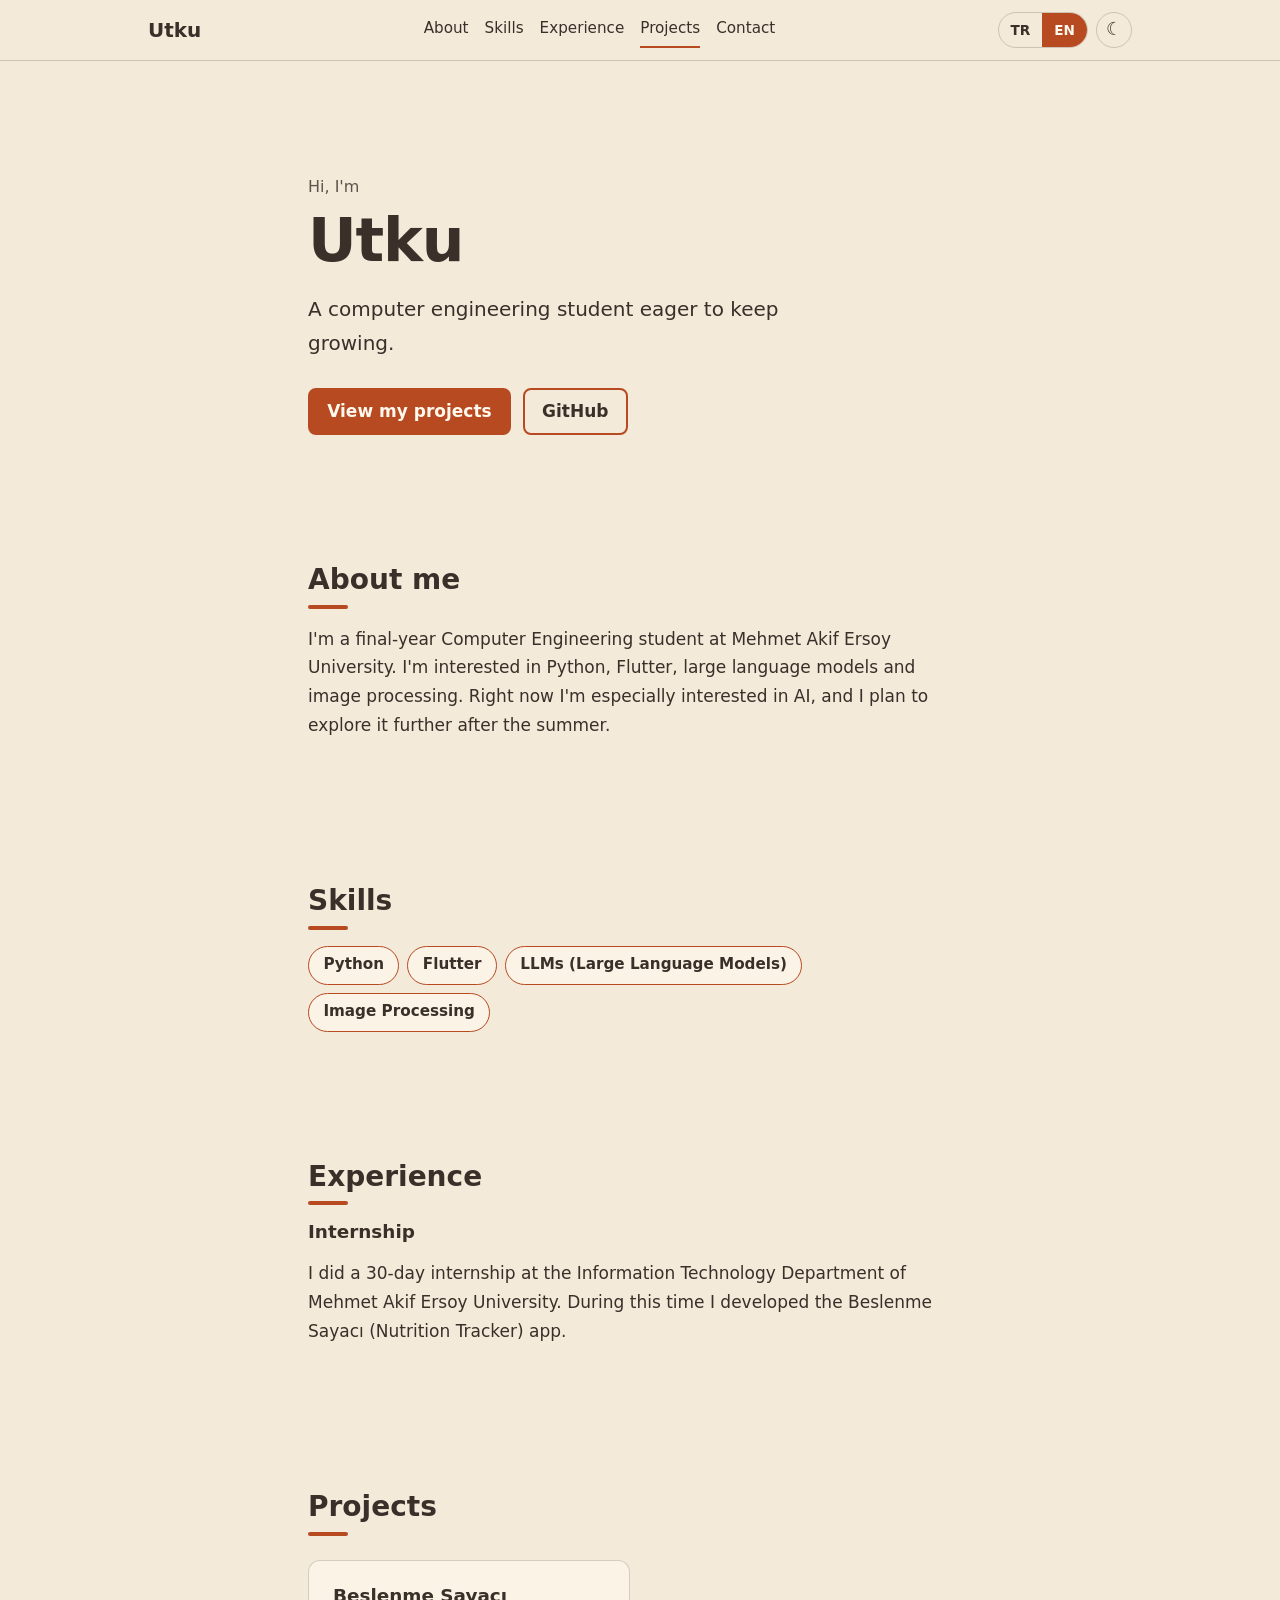
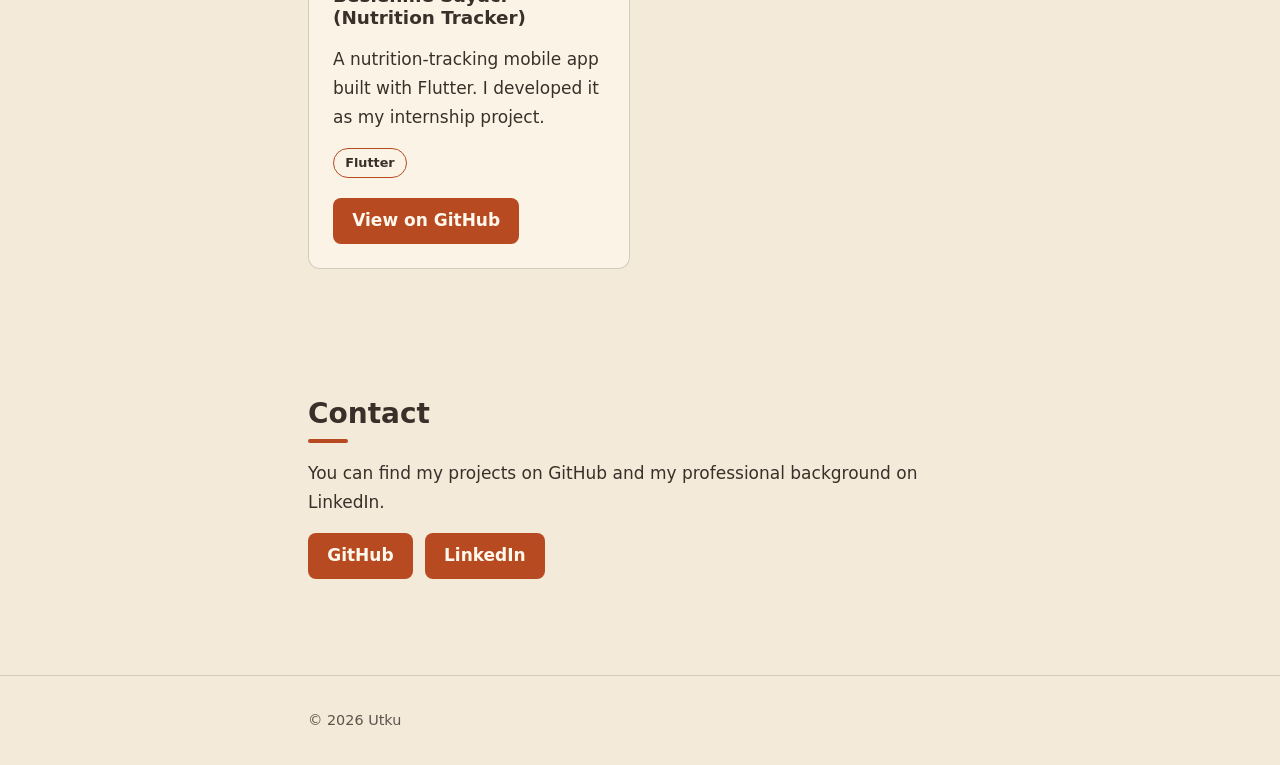
==== index.html @ 61db17da "Add files via upload" ====
<!DOCTYPE html>
<!-- lang özelliği script.js tarafından seçilen dile göre güncellenir -->
<html lang="tr">
<head>
  <meta charset="UTF-8">
  <!-- Mobil cihazlarda sayfanın ekran genişliğine uyması için gerekli -->
  <meta name="viewport" content="width=device-width, initial-scale=1">
  <title>Utku | Portfolyo</title>
  <meta name="description" content="Utku - Computer Engineering Student">

  <!-- Paylaşım önizlemesi (WhatsApp, LinkedIn vb. linki gösterirken kullanır) -->
  <meta property="og:title" content="Utku | Portfolyo">
  <meta property="og:description" content="Computer Engineering Student - Python, Flutter, LLM, Image Processing">
  <meta property="og:type" content="website">
  <meta name="theme-color" content="#F3EAD9">

  <!-- Sekme simgesi: ayrı dosya yerine SVG'yi doğrudan buraya gömdük (koyu kahve zemin, terrakota U) -->
  <link rel="icon" href="data:image/svg+xml,%3Csvg xmlns='http://www.w3.org/2000/svg' viewBox='0 0 64 64'%3E%3Crect width='64' height='64' rx='14' fill='%233B2F2A'/%3E%3Ctext x='32' y='46' font-family='Arial,sans-serif' font-size='40' font-weight='700' text-anchor='middle' fill='%23E08A5C'%3EU%3C/text%3E%3C/svg%3E">

  <!-- Tema "çakması"nı önlemek için: sayfa çizilmeden ÖNCE kayıtlı/cihaz temasını uygularız -->
  <script>
    (function () {
      var theme = null;
      try { theme = localStorage.getItem('theme'); } catch (e) {}
      if (!theme) {
        theme = window.matchMedia('(prefers-color-scheme: dark)').matches ? 'dark' : 'light';
      }
      document.documentElement.setAttribute('data-theme', theme);
    })();
  </script>

  <link rel="stylesheet" href="style.css">
  <!-- defer: HTML tamamen okunduktan sonra çalışır, bu yüzden elemanları bulabilir -->
  <script src="script.js" defer></script>
</head>
<body>

  <!-- Klavyeyle gezenler için: Tab'a basınca çıkar, menüyü atlayıp içeriğe götürür -->
  <a class="skip-link" href="#top" data-i18n="skip"></a>

  <!-- Üst alan: isim, menü ve ayar butonları -->
  <header class="site-header">
    <div class="container header-inner">
      <a class="brand" href="#top">Utku</a>

      <nav class="nav" aria-label="Main">
        <a href="#about" data-i18n="nav.about"></a>
        <a href="#skills" data-i18n="nav.skills"></a>
        <a href="#experience" data-i18n="nav.experience"></a>
        <a href="#projects" data-i18n="nav.projects"></a>
        <a href="#contact" data-i18n="nav.contact"></a>
      </nav>

      <div class="controls">
        <!-- Dil geçişi: aktif olan buton script.js ile işaretlenir -->
        <div class="lang-switch" role="group" aria-label="Language">
          <button type="button" data-lang="tr">TR</button>
          <button type="button" data-lang="en">EN</button>
        </div>
        <!-- Tema butonu: simgesi script.js ile değişir -->
        <button type="button" class="theme-btn" id="theme-toggle"
                data-i18n-label="theme.toggle"></button>
      </div>
    </div>
  </header>

  <main id="top">

    <!-- 1. Giriş -->
    <section class="hero">
      <div class="container">
        <p class="eyebrow" data-i18n="hero.hello"></p>
        <h1>Utku</h1>
        <p class="lead" data-i18n="hero.tagline"></p>
        <div class="btn-row">
          <a class="btn" href="#projects" data-i18n="hero.cta"></a>
          <a class="btn btn-outline" href="https://github.com/Utku-Dayioglu" target="_blank" rel="noopener">GitHub</a>
        </div>
      </div>
    </section>

    <!-- 2. Hakkımda -->
    <section id="about" class="section">
      <div class="container">
        <h2 data-i18n="about.title"></h2>
        <p data-i18n="about.text"></p>
      </div>
    </section>

    <!-- 3. Yetenekler -->
    <section id="skills" class="section">
      <div class="container">
        <h2 data-i18n="skills.title"></h2>
        <ul class="tags">
          <li>Python</li>
          <li>Flutter</li>
          <li data-i18n="skills.llm"></li>
          <li data-i18n="skills.cv"></li>
        </ul>
      </div>
    </section>

    <!-- 4. Deneyim -->
    <section id="experience" class="section">
      <div class="container">
        <h2 data-i18n="experience.title"></h2>
        <h3 data-i18n="experience.role"></h3>
        <p data-i18n="experience.text"></p>
      </div>
    </section>

    <!-- 5. Projeler -->
    <section id="projects" class="section">
      <div class="container">
        <h2 data-i18n="projects.title"></h2>

        <div class="project-grid">
          <!--
            YENİ PROJE EKLEMEK İÇİN: aşağıdaki <article> bloğunu kopyala,
            yapıştır, data-i18n anahtarlarını (ör. project2.title) değiştir
            ve script.js içindeki sözlüğe (tr ve en) bu anahtarları ekle.
          -->
          <article class="card">
            <h3 data-i18n="project1.title"></h3>
            <p data-i18n="project1.desc"></p>
            <ul class="tags tags-small">
              <li>Flutter</li>
            </ul>
            <!-- Proje adresini değiştirmek istersen href'i güncelle -->
            <a class="btn" href="https://github.com/Utku-Dayioglu/beslenme-sayaci" target="_blank" rel="noopener"
               data-i18n="projects.view"></a>
          </article>
        </div>
      </div>
    </section>

    <!-- 6. İletişim -->
    <section id="contact" class="section">
      <div class="container">
        <h2 data-i18n="contact.title"></h2>
        <p data-i18n="contact.text"></p>
        <div class="btn-row">
          <a class="btn" href="https://github.com/Utku-Dayioglu" target="_blank" rel="noopener">GitHub</a>
          <a class="btn" href="https://www.linkedin.com/in/utkudayioglu/" target="_blank" rel="noopener">LinkedIn</a>
        </div>
      </div>
    </section>

  </main>

  <footer class="site-footer">
    <div class="container">
      <p>&copy; <span id="year"></span> Utku</p>
    </div>
  </footer>

</body>
</html>
---- style.css ----
/* ==========================================================
   1. RENK DEĞİŞKENLERİ (Custom Properties)
   Renkleri tek yerde tanımlarız; tema değişince sadece bu
   değerler değişir, geri kalan her yer var(--isim) ile okur.
   Palet: sıcak bej, koyu kahve ve terrakota - mor ton yok.
   ========================================================== */

/* Açık tema (varsayılan) */
:root {
  --bg: #F3EAD9;          /* sıcak bej: sayfa arka planı */
  --surface: #FBF4E6;     /* kart ve etiket zemini: arka plandan bir tık açık */
  --text: #3B2F2A;        /* metin ve başlıklar: koyu kahve */
  --accent: #B84A22;      /* terrakota: çizgi, buton, çerçeve */
  --on-accent: #FFF8EC;   /* terrakota ÜZERİNDEKİ yazı: açık krem (kontrast için) */
  --line: rgba(59, 47, 42, 0.2); /* ince ayırıcı çizgiler */
}

/* Koyu tema: <html data-theme="dark"> olduğunda üstteki değerlerin yerine geçer */
:root[data-theme="dark"] {
  --bg: #241B17;          /* koyu kahve */
  --surface: #33261F;     /* kartlar: arka plandan bir tık açık */
  --text: #F1E6D6;        /* krem metin */
  --accent: #E08A5C;      /* açık terrakota: koyu zeminde daha iyi görünür */
  --on-accent: #241B17;   /* açık terrakota üstünde koyu kahve yazı */
  --line: rgba(241, 230, 214, 0.2);
}

/* ==========================================================
   2. TEMEL AYARLAR
   Mobil-önce: aşağıdaki stiller telefon içindir, geniş ekran
   düzenleri dosyanın sonundaki @media bölümünde.
   ========================================================== */

/* padding/border genişliğe dahil olsun; hesap yapmak kolaylaşır */
*, *::before, *::after { box-sizing: border-box; }

html {
  scroll-behavior: smooth;      /* menü linkleri yumuşak kaysın */
  scroll-padding-top: 5rem;     /* sabit üst bar başlığı örtmesin */
}

body {
  margin: 0;
  font-family: system-ui, -apple-system, "Segoe UI", Roboto, sans-serif;
  font-size: 1.0625rem;         /* 17px: rahat okunur */
  line-height: 1.7;
  color: var(--text);
  background-color: var(--bg);
  /* Tema değişirken renkler yumuşakça geçsin */
  transition: background-color 0.25s ease, color 0.25s ease;
}

/* İçeriği ortalayan ve satırı çok uzatmayan kutu */
.container {
  width: 100%;
  max-width: 44rem;
  margin: 0 auto;
  padding: 0 1.25rem;
}

h1, h2, h3 { line-height: 1.2; margin: 0 0 1rem; }
h1 { font-size: 2.75rem; letter-spacing: -0.02em; }
h2 { font-size: 1.5rem; }
h3 { font-size: 1.15rem; }
p  { margin: 0 0 1rem; }

a { color: inherit; }

/* Klavye ile gezenler için görünür odak çerçevesi */
:focus-visible {
  outline: 3px solid var(--accent);
  outline-offset: 3px;
}

/* ==========================================================
   3. ÜST BAR (header)
   ========================================================== */

.site-header {
  position: sticky;             /* kaydırınca üstte kalır */
  top: 0;
  z-index: 10;
  background-color: var(--bg);
  border-bottom: 1px solid var(--line);
  transition: background-color 0.25s ease, border-color 0.25s ease;
}

.header-inner {
  display: flex;
  flex-wrap: wrap;              /* telefonda sığmazsa alt satıra geç */
  align-items: center;
  justify-content: space-between;
  gap: 0.5rem 1rem;
  padding-top: 0.75rem;
  padding-bottom: 0.75rem;
  max-width: 64rem;
}

.brand {
  font-weight: 700;
  font-size: 1.25rem;
  text-decoration: none;
}

/* Telefonda menü ikinci satırda, tam genişlikte */
.nav {
  order: 3;
  width: 100%;
  display: flex;
  flex-wrap: wrap;              /* sığmazsa alt satıra geçer, hiçbir öğe kesilmez */
  gap: 0.25rem 1rem;
  font-size: 0.95rem;
}
.nav a {
  text-decoration: none;
  padding: 0.25rem 0;
  border-bottom: 2px solid transparent;
  white-space: nowrap;
  transition: border-color 0.2s ease;
}
.nav a:hover { border-bottom-color: var(--accent); }

.controls { display: flex; align-items: center; gap: 0.5rem; }

/* TR / EN butonları */
.lang-switch {
  display: flex;
  border: 1px solid var(--line);
  border-radius: 999px;
  overflow: hidden;
}
.lang-switch button {
  font: inherit;
  font-size: 0.85rem;
  font-weight: 600;
  padding: 0.35rem 0.75rem;
  color: var(--text);
  background: transparent;
  border: 0;
  cursor: pointer;
  transition: background-color 0.2s ease;
}
/* Aktif dil: altın zemin + koyu mavi yazı */
.lang-switch button[aria-pressed="true"] {
  background-color: var(--accent);
  color: var(--on-accent);
}

.theme-btn {
  font-size: 1.1rem;
  width: 2.25rem;
  height: 2.25rem;
  line-height: 1;
  color: var(--text);
  background: transparent;
  border: 1px solid var(--line);
  border-radius: 50%;
  cursor: pointer;
  transition: background-color 0.2s ease, border-color 0.2s ease;
}
.theme-btn:hover { border-color: var(--accent); }

/* ==========================================================
   4. BÖLÜMLER
   ========================================================== */

.hero { padding: 5rem 0 3rem; }
.eyebrow { margin-bottom: 0.25rem; font-size: 1rem; opacity: 0.8; }
.lead { font-size: 1.25rem; max-width: 34rem; }

.section { padding: 3rem 0; }
/* Başlığın altına kısa altın çizgi: altın burada yazı değil, süs */
.section h2::after {
  content: "";
  display: block;
  width: 2.5rem;
  height: 4px;
  margin-top: 0.5rem;
  background-color: var(--accent);
  border-radius: 2px;
}

/* Yetenek etiketleri */
.tags {
  display: flex;
  flex-wrap: wrap;
  gap: 0.5rem;
  margin: 0;
  padding: 0;
  list-style: none;
}
.tags li {
  padding: 0.35rem 0.9rem;
  border-radius: 999px;
  font-weight: 600;
  font-size: 0.95rem;
  /* Altın dolgu yerine açık zemin + altın çerçeve: sayfa daha sakin görünür */
  background-color: var(--surface);
  color: var(--text);
  border: 1.5px solid var(--accent);
}
.tags-small { margin-bottom: 1.25rem; }
.tags-small li { font-size: 0.8rem; padding: 0.2rem 0.7rem; }

/* ==========================================================
   5. PROJE KARTLARI
   Grid: telefonda tek sütun; geniş ekranda 2 sütun (aşağıda).
   Yeni kart eklemek için HTML'deki <article class="card"> yeter.
   ========================================================== */

.project-grid {
  display: grid;
  grid-template-columns: 1fr;
  gap: 1.25rem;
  margin-top: 1.5rem;
}

.card {
  padding: 1.5rem;
  background-color: var(--surface);
  border: 1px solid var(--line);
  border-radius: 12px;
  transition: transform 0.2s ease, border-color 0.2s ease,
              background-color 0.25s ease;
}
.card:hover {
  transform: translateY(-3px);  /* hafif yukarı kalkma */
  border-color: var(--accent);
}

/* Butonlar: altın zemin, koyu mavi yazı */
.btn {
  display: inline-block;
  padding: 0.55rem 1.2rem;
  font-weight: 600;
  text-decoration: none;
  color: var(--on-accent);
  background-color: var(--accent);
  border-radius: 8px;
  transition: transform 0.2s ease;
}
.btn:hover { transform: translateY(-2px); }

/* Yan yana butonlar; telefonda sığmazsa alt satıra geçer */
.btn-row { display: flex; flex-wrap: wrap; gap: 0.75rem; }

/* İkincil buton: içi boş, çerçeveli (altın dolgu yok, yazı ana renk) */
.btn-outline {
  color: var(--text);
  background-color: transparent;
  border: 2px solid var(--accent);
  padding: calc(0.55rem - 2px) calc(1.2rem - 2px);
}
.hero .btn-row { margin-top: 1.75rem; }

/* Menüde şu an görünen bölümün altı altın çizgili */
.nav a[aria-current="true"] { border-bottom-color: var(--accent); }

/* "İçeriğe geç" bağlantısı: normalde ekran dışında, odaklanınca görünür */
.skip-link {
  position: absolute;
  left: 1rem;
  top: -4rem;
  z-index: 20;
  padding: 0.5rem 1rem;
  font-weight: 600;
  color: var(--on-accent);
  background-color: var(--accent);
  border-radius: 8px;
}
.skip-link:focus { top: 0.75rem; }

/* Kaydırınca beliren bölümler.
   ".js" sınıfını script.js ekler; JS çalışmazsa içerik hep görünür kalır. */
.js .reveal {
  opacity: 0;
  transform: translateY(12px);
  transition: opacity 0.5s ease, transform 0.5s ease;
}
.js .reveal.visible {
  opacity: 1;
  transform: none;
}

/* ==========================================================
   6. ALT BİLGİ
   ========================================================== */

.site-footer {
  padding: 2rem 0;
  margin-top: 2rem;
  border-top: 1px solid var(--line);
  font-size: 0.9rem;
  opacity: 0.8;
}
.site-footer p { margin: 0; }

/* ==========================================================
   7. GENİŞ EKRAN (tablet ve üstü)
   min-width: telefon düzeninin ÜSTÜNE ekleme yapar.
   ========================================================== */

@media (min-width: 48em) {
  h1 { font-size: 3.75rem; }
  h2 { font-size: 1.75rem; }

  .header-inner { flex-wrap: nowrap; }
  .nav { order: 0; width: auto; }   /* menü tek satırda, ortada */

  .hero { padding: 7rem 0 4rem; }
  .section { padding: 4rem 0; }

  .project-grid { grid-template-columns: repeat(2, 1fr); }
}

/* Hareketi azaltmak isteyen kullanıcılar için animasyonları kapat */
@media (prefers-reduced-motion: reduce) {
  * { transition: none !important; scroll-behavior: auto !important; }
  .card:hover, .btn:hover { transform: none; }
  .js .reveal { opacity: 1; transform: none; }
}
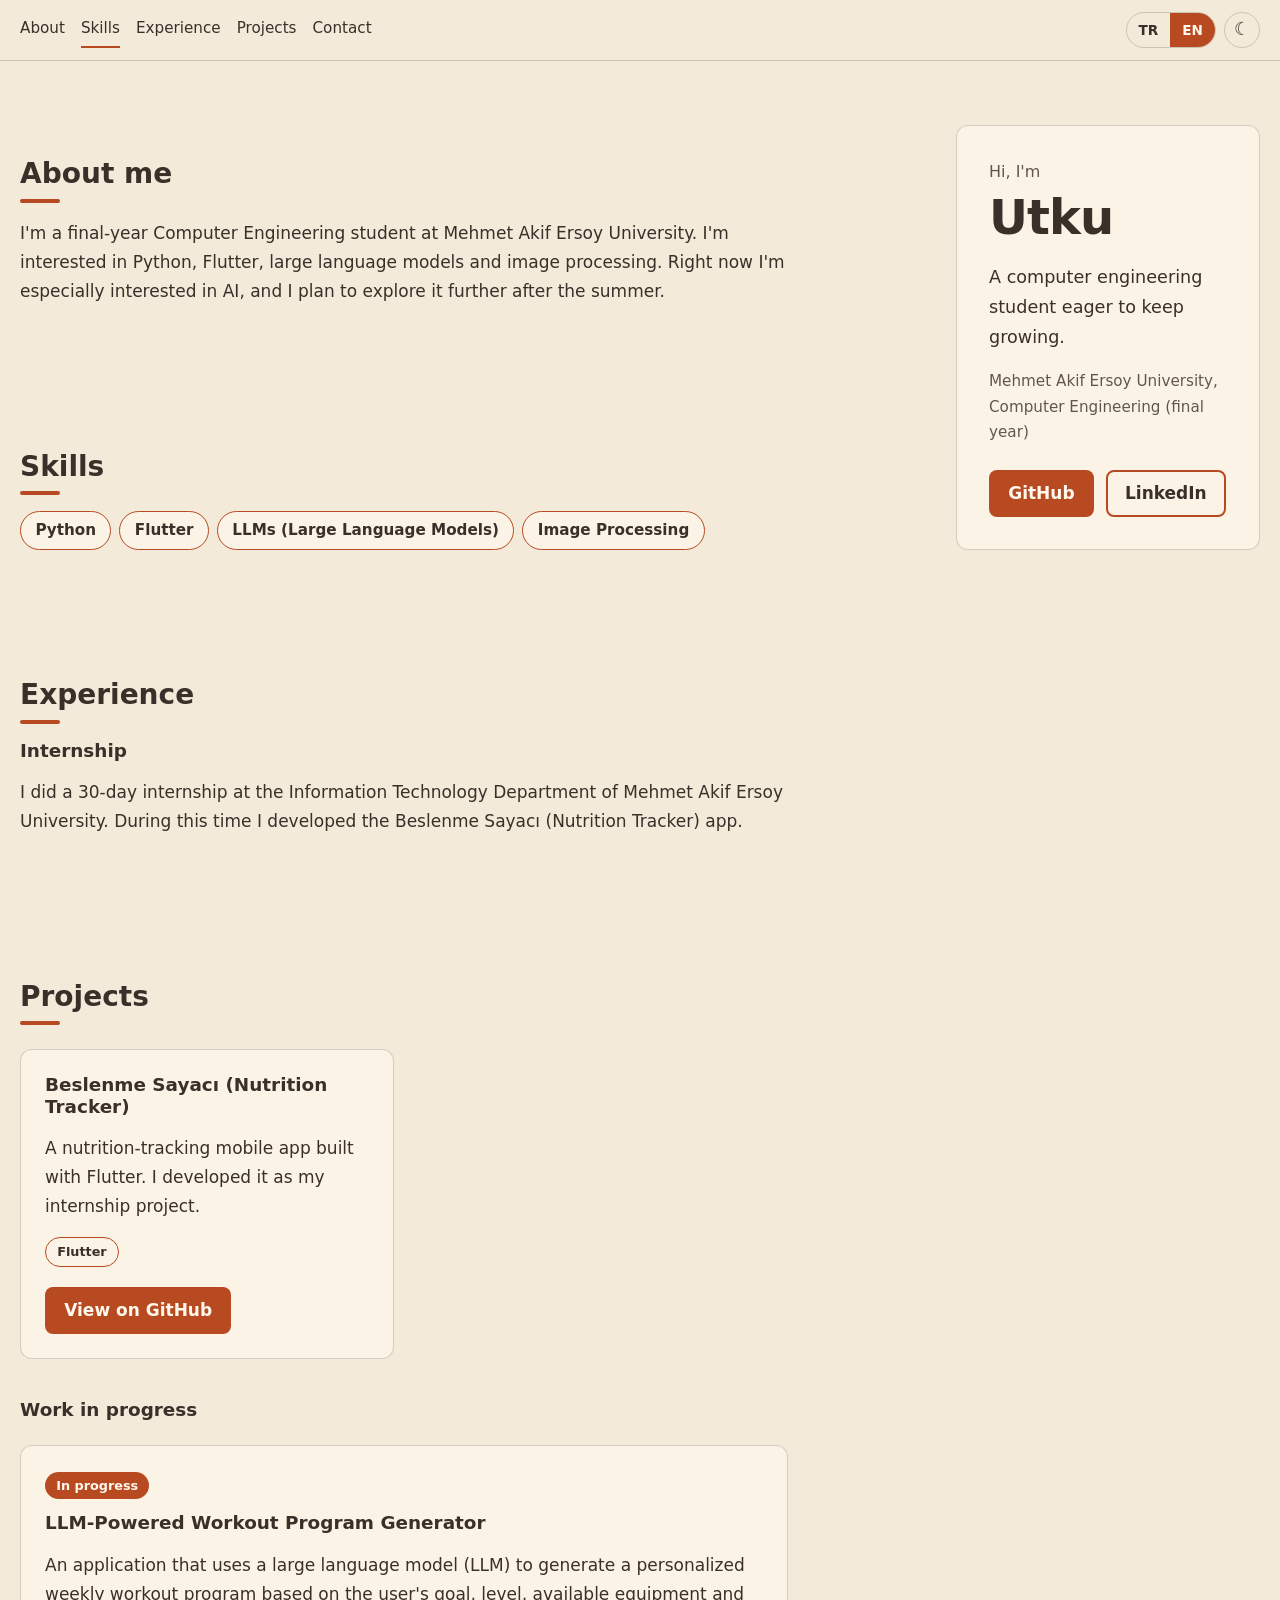
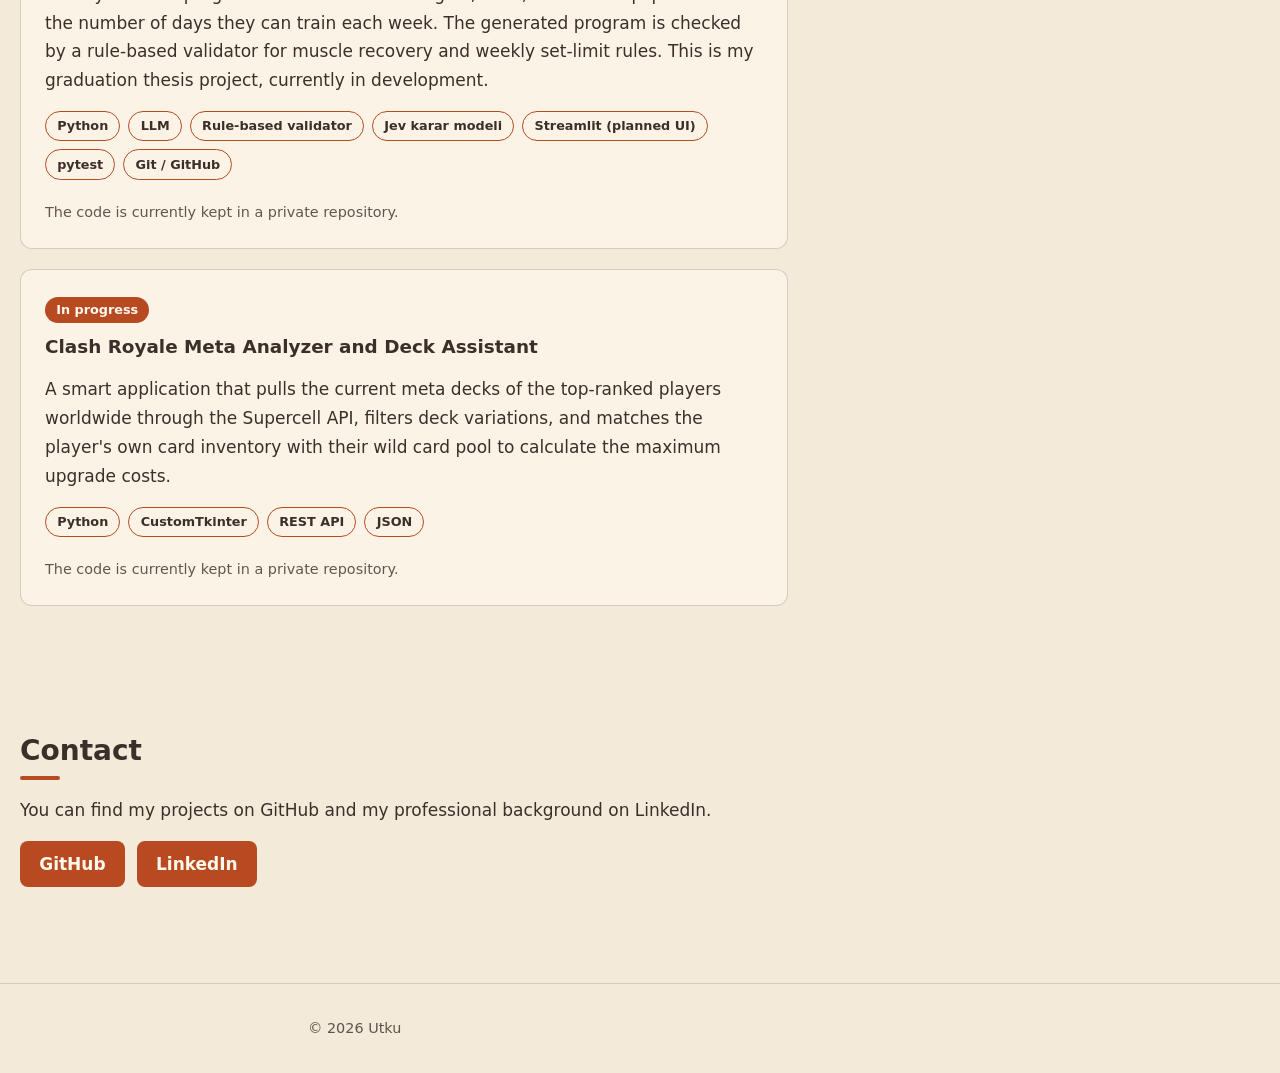
==== commit fffac423: "Add profile card, ongoing projects and new color palette" ====
--- a/index.html
+++ b/index.html
@@ -41,8 +41,6 @@
   <!-- Üst alan: isim, menü ve ayar butonları -->
   <header class="site-header">
     <div class="container header-inner">
-      <a class="brand" href="#top">Utku</a>
-
       <nav class="nav" aria-label="Main">
         <a href="#about" data-i18n="nav.about"></a>
         <a href="#skills" data-i18n="nav.skills"></a>
@@ -64,20 +62,31 @@
     </div>
   </header>
 
+  <!--
+    .layout: geniş ekranda iki sütun (solda içerik, sağda profil kartı),
+    telefonda tek sütun (önce profil, sonra içerik).
+    HTML'de profil önce yazıldığı için telefonda doğal olarak en üstte çıkar.
+  -->
+  <div class="layout">
+
+    <!-- Profil kartı: geniş ekranda sağda, kaydırırken yerinde kalır -->
+    <aside class="profile">
+      <p class="eyebrow" data-i18n="hero.hello"></p>
+      <h1>Utku</h1>
+      <p class="lead" data-i18n="hero.tagline"></p>
+      <p class="school" data-i18n="profile.school"></p>
+      <!--
+        FOTOĞRAF EKLEMEK İÇİN: dosyayı (ör. foto.jpg) klasöre koy ve
+        aşağıdaki satırın başındaki ve sonundaki yorum işaretlerini kaldır.
+        <img class="avatar" src="foto.jpg" alt="Utku">
+      -->
+      <div class="btn-row">
+        <a class="btn" href="https://github.com/Utku-Dayioglu" target="_blank" rel="noopener">GitHub</a>
+        <a class="btn btn-outline" href="https://www.linkedin.com/in/utkudayioglu/" target="_blank" rel="noopener">LinkedIn</a>
+      </div>
+    </aside>
+
   <main id="top">
-
-    <!-- 1. Giriş -->
-    <section class="hero">
-      <div class="container">
-        <p class="eyebrow" data-i18n="hero.hello"></p>
-        <h1>Utku</h1>
-        <p class="lead" data-i18n="hero.tagline"></p>
-        <div class="btn-row">
-          <a class="btn" href="#projects" data-i18n="hero.cta"></a>
-          <a class="btn btn-outline" href="https://github.com/Utku-Dayioglu" target="_blank" rel="noopener">GitHub</a>
-        </div>
-      </div>
-    </section>
 
     <!-- 2. Hakkımda -->
     <section id="about" class="section">
@@ -117,7 +126,7 @@
         <div class="project-grid">
           <!--
             YENİ PROJE EKLEMEK İÇİN: aşağıdaki <article> bloğunu kopyala,
-            yapıştır, data-i18n anahtarlarını (ör. project2.title) değiştir
+            yapıştır, data-i18n anahtarlarını (ör. project4.title) değiştir
             ve script.js içindeki sözlüğe (tr ve en) bu anahtarları ekle.
           -->
           <article class="card">
@@ -131,6 +140,41 @@
                data-i18n="projects.view"></a>
           </article>
         </div>
+
+        <!-- Devam eden projeler: bitince kartı yukarıdaki listeye taşıyabilirsin -->
+        <h3 class="subhead" data-i18n="projects.ongoing"></h3>
+        <div class="project-grid">
+          <article class="card card-wide">
+            <span class="badge" data-i18n="project.badge"></span>
+            <h4 data-i18n="project2.title"></h4>
+            <p data-i18n="project2.desc"></p>
+            <ul class="tags tags-small">
+              <li>Python</li>
+              <li>LLM</li>
+              <li data-i18n="project2.tag.validator"></li>
+              <li>Jev karar modeli</li>
+              <li data-i18n="project2.tag.streamlit"></li>
+              <li>pytest</li>
+              <li>Git / GitHub</li>
+            </ul>
+            <!-- Kod şimdilik özel depoda olduğu için buton yok. Depo açılınca
+                 buraya "projects.view" butonlu bir <a class="btn" href="..."> ekle. -->
+            <p class="note" data-i18n="project2.note"></p>
+          </article>
+
+          <article class="card card-wide">
+            <span class="badge" data-i18n="project.badge"></span>
+            <h4 data-i18n="project3.title"></h4>
+            <p data-i18n="project3.desc"></p>
+            <ul class="tags tags-small">
+              <li>Python</li>
+              <li>CustomTkinter</li>
+              <li>REST API</li>
+              <li>JSON</li>
+            </ul>
+            <p class="note" data-i18n="project3.note"></p>
+          </article>
+        </div>
       </div>
     </section>
 
@@ -148,6 +192,8 @@
 
   </main>
 
+  </div>
+
   <footer class="site-footer">
     <div class="container">
       <p>&copy; <span id="year"></span> Utku</p>
--- a/style.css
+++ b/style.css
@@ -93,13 +93,7 @@
   gap: 0.5rem 1rem;
   padding-top: 0.75rem;
   padding-bottom: 0.75rem;
-  max-width: 64rem;
-}
-
-.brand {
-  font-weight: 700;
-  font-size: 1.25rem;
-  text-decoration: none;
+  max-width: 80rem;             /* .layout ile aynı genişlik: menü ve içerik hizalı kalsın */
 }
 
 /* Telefonda menü ikinci satırda, tam genişlikte */
@@ -120,7 +114,8 @@
 }
 .nav a:hover { border-bottom-color: var(--accent); }
 
-.controls { display: flex; align-items: center; gap: 0.5rem; }
+/* margin-left: auto -> butonlar her zaman sağda durur */
+.controls { display: flex; align-items: center; gap: 0.5rem; margin-left: auto; }
 
 /* TR / EN butonları */
 .lang-switch {
@@ -164,9 +159,30 @@
    4. BÖLÜMLER
    ========================================================== */
 
-.hero { padding: 5rem 0 3rem; }
+/* Sayfa iskeleti: telefonda tek sütun, geniş ekranda iki sütun (en altta) */
+.layout {
+  width: 100%;
+  max-width: 80rem;             /* geniş ekranda profil kartı sağ kenara yakın durur */
+  margin: 0 auto;
+  padding: 0 1.25rem;
+}
+/* İçerik sütununda bölümler kendi kenar boşluğunu .layout'tan alır */
+main .container { padding: 0; margin: 0; max-width: 48rem; }
+
+/* Profil: telefonda düz metin olarak sayfanın en üstünde */
+.profile { padding: 4rem 0 1rem; }
 .eyebrow { margin-bottom: 0.25rem; font-size: 1rem; opacity: 0.8; }
 .lead { font-size: 1.25rem; max-width: 34rem; }
+.school { font-size: 0.95rem; opacity: 0.8; }
+.avatar {
+  display: block;
+  width: 7rem;
+  height: 7rem;
+  margin-bottom: 1.25rem;
+  object-fit: cover;
+  border-radius: 50%;
+  border: 3px solid var(--accent);
+}
 
 .section { padding: 3rem 0; }
 /* Başlığın altına kısa altın çizgi: altın burada yazı değil, süs */
@@ -228,7 +244,23 @@
   border-color: var(--accent);
 }
 
-/* Butonlar: altın zemin, koyu mavi yazı */
+/* Devam eden projeler: alt başlık, geniş kart, durum etiketi */
+.subhead { margin-top: 2.5rem; font-size: 1.15rem; }
+.card-wide { grid-column: 1 / -1; }          /* tüm sütun genişliğini kapla */
+.card h4 { font-size: 1.15rem; margin: 0 0 1rem; line-height: 1.3; }
+.note { margin: 0; font-size: 0.9rem; opacity: 0.8; }
+.badge {
+  display: inline-block;
+  margin-bottom: 0.75rem;
+  padding: 0.15rem 0.7rem;
+  font-size: 0.8rem;
+  font-weight: 600;
+  color: var(--on-accent);
+  background-color: var(--accent);
+  border-radius: 999px;
+}
+
+/* Butonlar: vurgu zemini, üzerinde okunur yazı */
 .btn {
   display: inline-block;
   padding: 0.55rem 1.2rem;
@@ -251,7 +283,7 @@
   border: 2px solid var(--accent);
   padding: calc(0.55rem - 2px) calc(1.2rem - 2px);
 }
-.hero .btn-row { margin-top: 1.75rem; }
+.profile .btn-row { margin-top: 1.5rem; }
 
 /* Menüde şu an görünen bölümün altı altın çizgili */
 .nav a[aria-current="true"] { border-bottom-color: var(--accent); }
@@ -307,10 +339,39 @@
   .header-inner { flex-wrap: nowrap; }
   .nav { order: 0; width: auto; }   /* menü tek satırda, ortada */
 
-  .hero { padding: 7rem 0 4rem; }
+  .profile { padding: 6rem 0 2rem; }
   .section { padding: 4rem 0; }
 
   .project-grid { grid-template-columns: repeat(2, 1fr); }
+}
+
+/* Geniş masaüstü: solda içerik, sağda sabit profil kartı */
+@media (min-width: 64em) {
+  .layout {
+    display: grid;
+    grid-template-columns: minmax(0, 1fr) 19rem;  /* sol esner, sağ sabit genişlik */
+    grid-template-areas: "main profile";           /* HTML'de profil önce, burada sağa aldık */
+    column-gap: 4rem;
+    align-items: start;
+  }
+  main { grid-area: main; }
+
+  .profile {
+    grid-area: profile;
+    position: sticky;      /* kaydırırken yerinde kalır */
+    top: 6rem;             /* üst çubuğun altında durur */
+    margin-top: 4rem;
+    padding: 2rem;
+    background-color: var(--surface);
+    border: 1px solid var(--line);
+    border-radius: 12px;
+    transition: background-color 0.25s ease, border-color 0.25s ease;
+  }
+  .profile h1 { font-size: 3rem; }
+  .profile .lead { font-size: 1.1rem; }
+
+  /* Sol sütunda ilk bölüm sayfanın başına yakın başlasın */
+  main .section:first-child { padding-top: 6rem; }
 }
 
 /* Hareketi azaltmak isteyen kullanıcılar için animasyonları kapat */
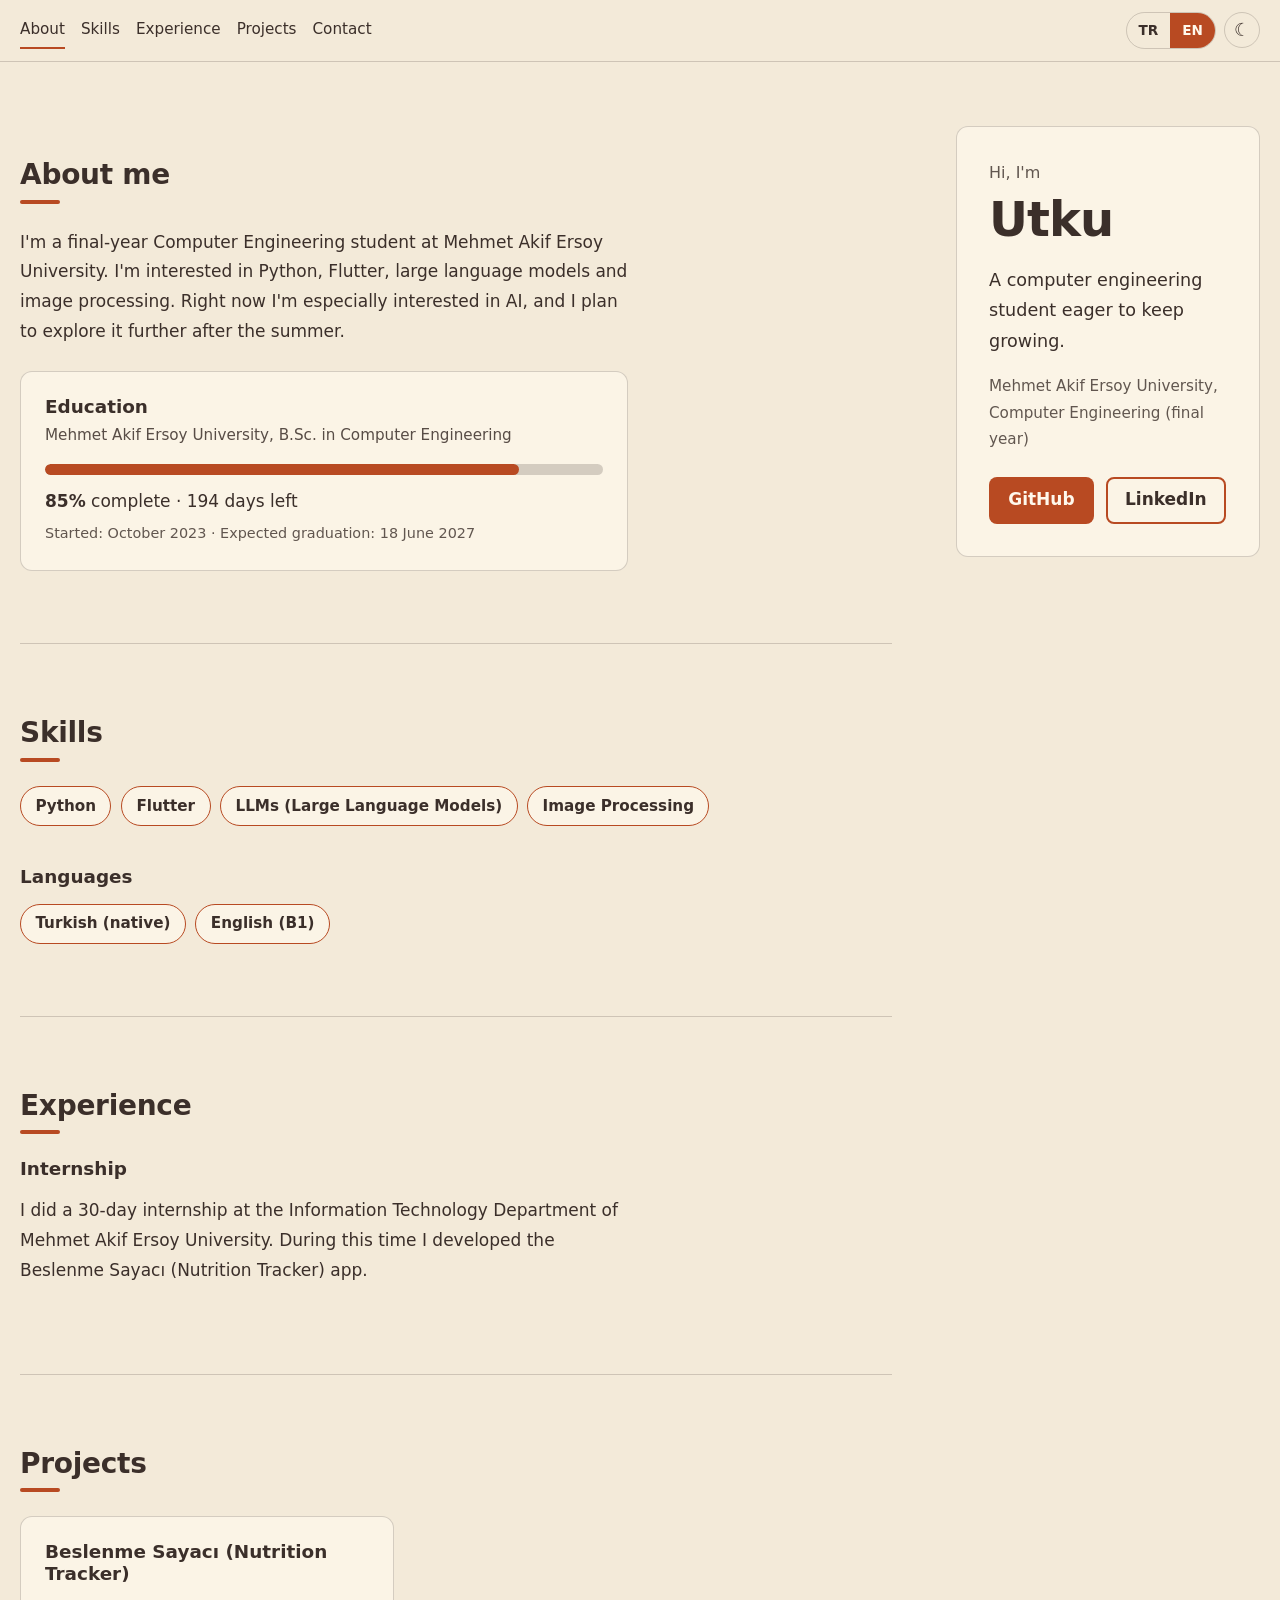
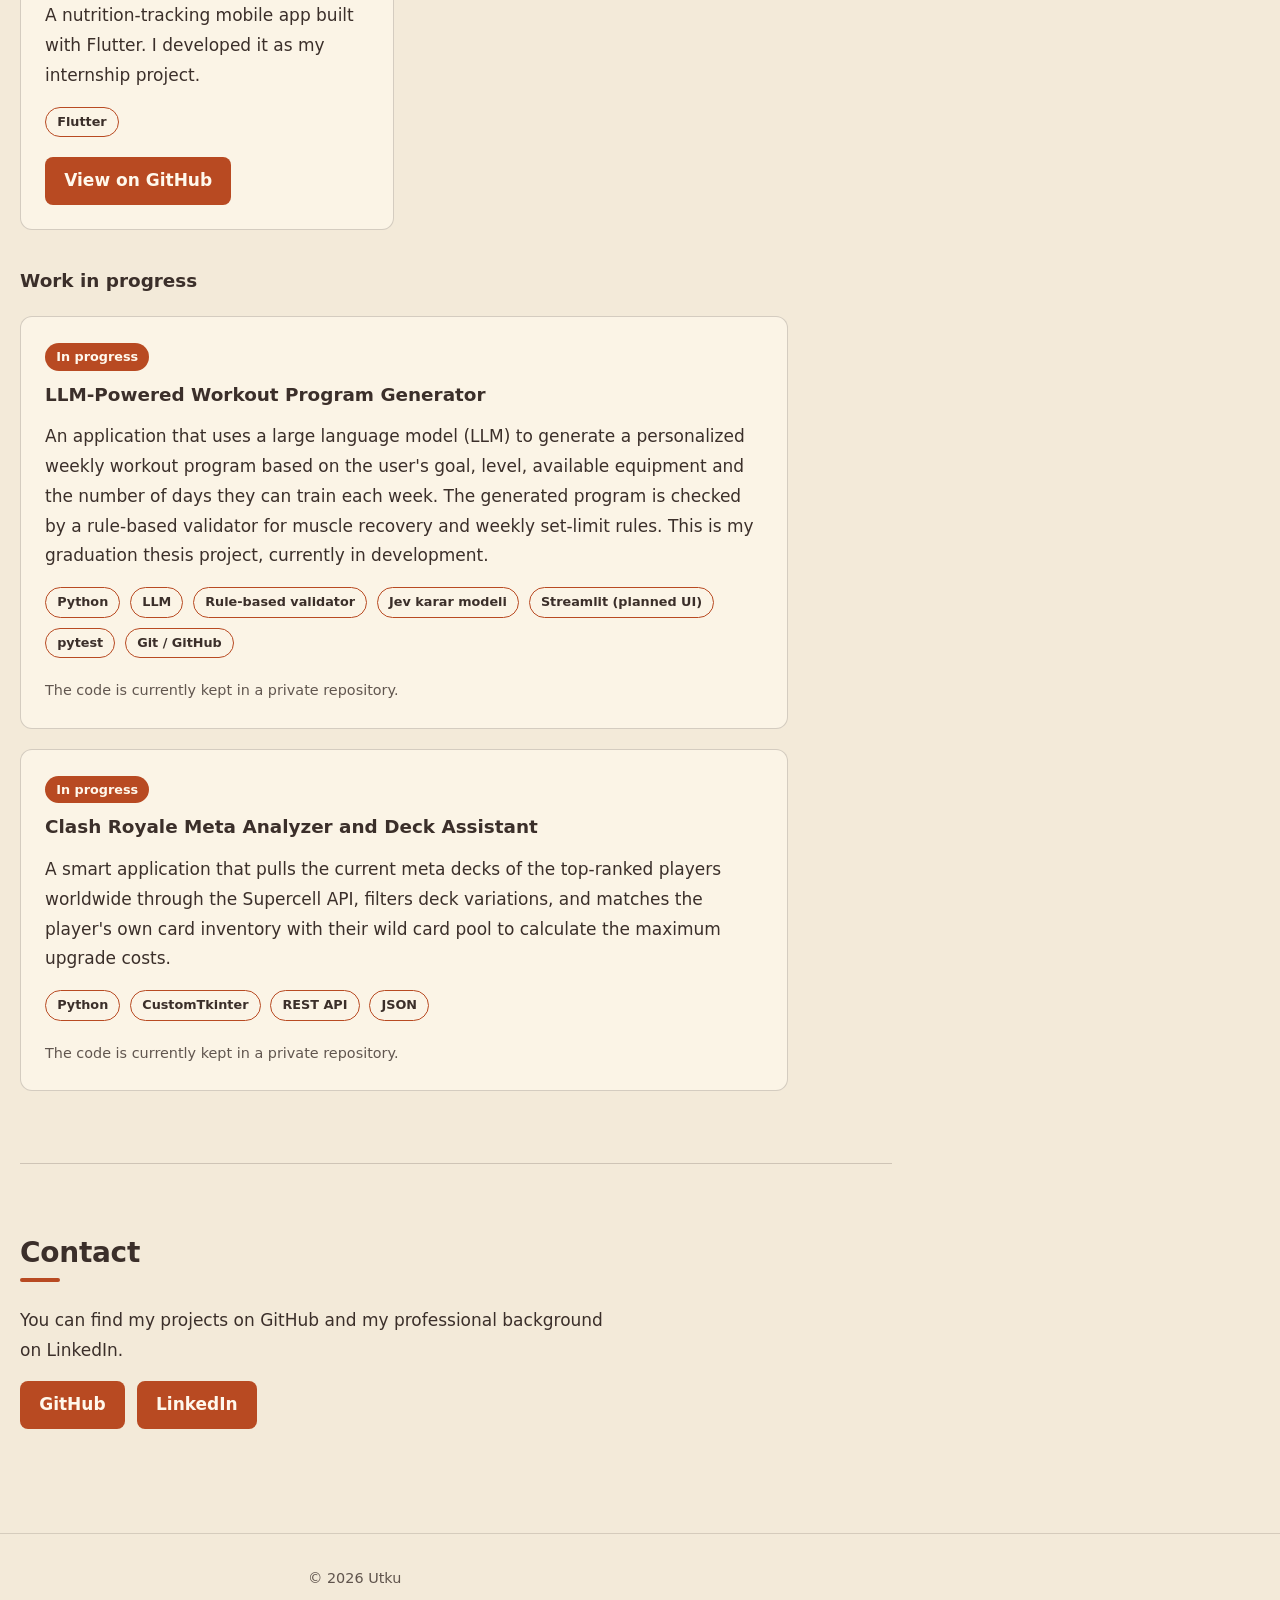
==== commit 0fdd3404: "Add education progress bar, languages, 404 page and spacing polish" ====
--- a/index.html
+++ b/index.html
@@ -93,6 +93,17 @@
       <div class="container">
         <h2 data-i18n="about.title"></h2>
         <p data-i18n="about.text"></p>
+
+        <!-- Mezuniyet çubuğu: yüzde ve kalan gün script.js tarafından her açılışta hesaplanır -->
+        <div class="card edu">
+          <h3 data-i18n="education.title"></h3>
+          <p class="edu-degree" data-i18n="education.degree"></p>
+          <div class="progress" id="edu-bar" role="progressbar" aria-valuemin="0" aria-valuemax="100" aria-valuenow="0">
+            <div class="progress-fill" id="edu-fill"></div>
+          </div>
+          <p class="edu-stats"><strong id="edu-percent"></strong> <span id="edu-remaining"></span></p>
+          <p class="note" id="edu-dates"></p>
+        </div>
       </div>
     </section>
 
@@ -105,6 +116,12 @@
           <li>Flutter</li>
           <li data-i18n="skills.llm"></li>
           <li data-i18n="skills.cv"></li>
+        </ul>
+
+        <h3 class="subhead" data-i18n="skills.languages"></h3>
+        <ul class="tags">
+          <li data-i18n="skills.turkish"></li>
+          <li data-i18n="skills.english"></li>
         </ul>
       </div>
     </section>
--- a/style.css
+++ b/style.css
@@ -43,7 +43,7 @@
   margin: 0;
   font-family: system-ui, -apple-system, "Segoe UI", Roboto, sans-serif;
   font-size: 1.0625rem;         /* 17px: rahat okunur */
-  line-height: 1.7;
+  line-height: 1.75;
   color: var(--text);
   background-color: var(--bg);
   /* Tema değişirken renkler yumuşakça geçsin */
@@ -60,7 +60,7 @@
 
 h1, h2, h3 { line-height: 1.2; margin: 0 0 1rem; }
 h1 { font-size: 2.75rem; letter-spacing: -0.02em; }
-h2 { font-size: 1.5rem; }
+h2 { font-size: 1.65rem; margin-bottom: 1.5rem; letter-spacing: -0.01em; }
 h3 { font-size: 1.15rem; }
 p  { margin: 0 0 1rem; }
 
@@ -184,7 +184,11 @@
   border: 3px solid var(--accent);
 }
 
-.section { padding: 3rem 0; }
+.section { padding: 3.5rem 0; }
+/* Bölümler arasına çok ince ayırıcı çizgi: ritim verir, ilk bölümde görünmez */
+.section + .section { border-top: 1px solid var(--line); }
+/* Uzun paragraflar çok genişlemesin: okuması daha rahat */
+main .section > .container > p { max-width: 38rem; }
 /* Başlığın altına kısa altın çizgi: altın burada yazı değil, süs */
 .section h2::after {
   content: "";
@@ -200,7 +204,7 @@
 .tags {
   display: flex;
   flex-wrap: wrap;
-  gap: 0.5rem;
+  gap: 0.6rem;
   margin: 0;
   padding: 0;
   list-style: none;
@@ -243,6 +247,40 @@
   transform: translateY(-3px);  /* hafif yukarı kalkma */
   border-color: var(--accent);
 }
+
+/* 404 sayfası: ortada büyük kod, mesaj ve geri dön butonu */
+.notfound {
+  max-width: 40rem;
+  margin: 0 auto;
+  padding: 6rem 1.25rem 4rem;
+}
+.notfound-code {
+  margin: 0 0 0.5rem;
+  font-size: 5rem;
+  font-weight: 700;
+  line-height: 1;
+  color: var(--accent);   /* büyük süs yazısı: iri olduğu için okunur */
+}
+.notfound h1 { font-size: 2rem; }
+
+/* Mezuniyet çubuğu */
+.edu { margin-top: 1.5rem; max-width: 38rem; }
+.edu h3 { margin-bottom: 0.25rem; }
+.edu-degree { margin-bottom: 1rem; font-size: 0.95rem; opacity: 0.85; }
+.progress {
+  height: 0.7rem;
+  background-color: var(--line);
+  border-radius: 999px;
+  overflow: hidden;
+}
+.progress-fill {
+  width: 0;
+  height: 100%;
+  background-color: var(--accent);
+  border-radius: 999px;
+  transition: width 0.8s ease;
+}
+.edu-stats { margin: 0.75rem 0 0.25rem; }
 
 /* Devam eden projeler: alt başlık, geniş kart, durum etiketi */
 .subhead { margin-top: 2.5rem; font-size: 1.15rem; }
@@ -340,7 +378,7 @@
   .nav { order: 0; width: auto; }   /* menü tek satırda, ortada */
 
   .profile { padding: 6rem 0 2rem; }
-  .section { padding: 4rem 0; }
+  .section { padding: 4.5rem 0; }
 
   .project-grid { grid-template-columns: repeat(2, 1fr); }
 }
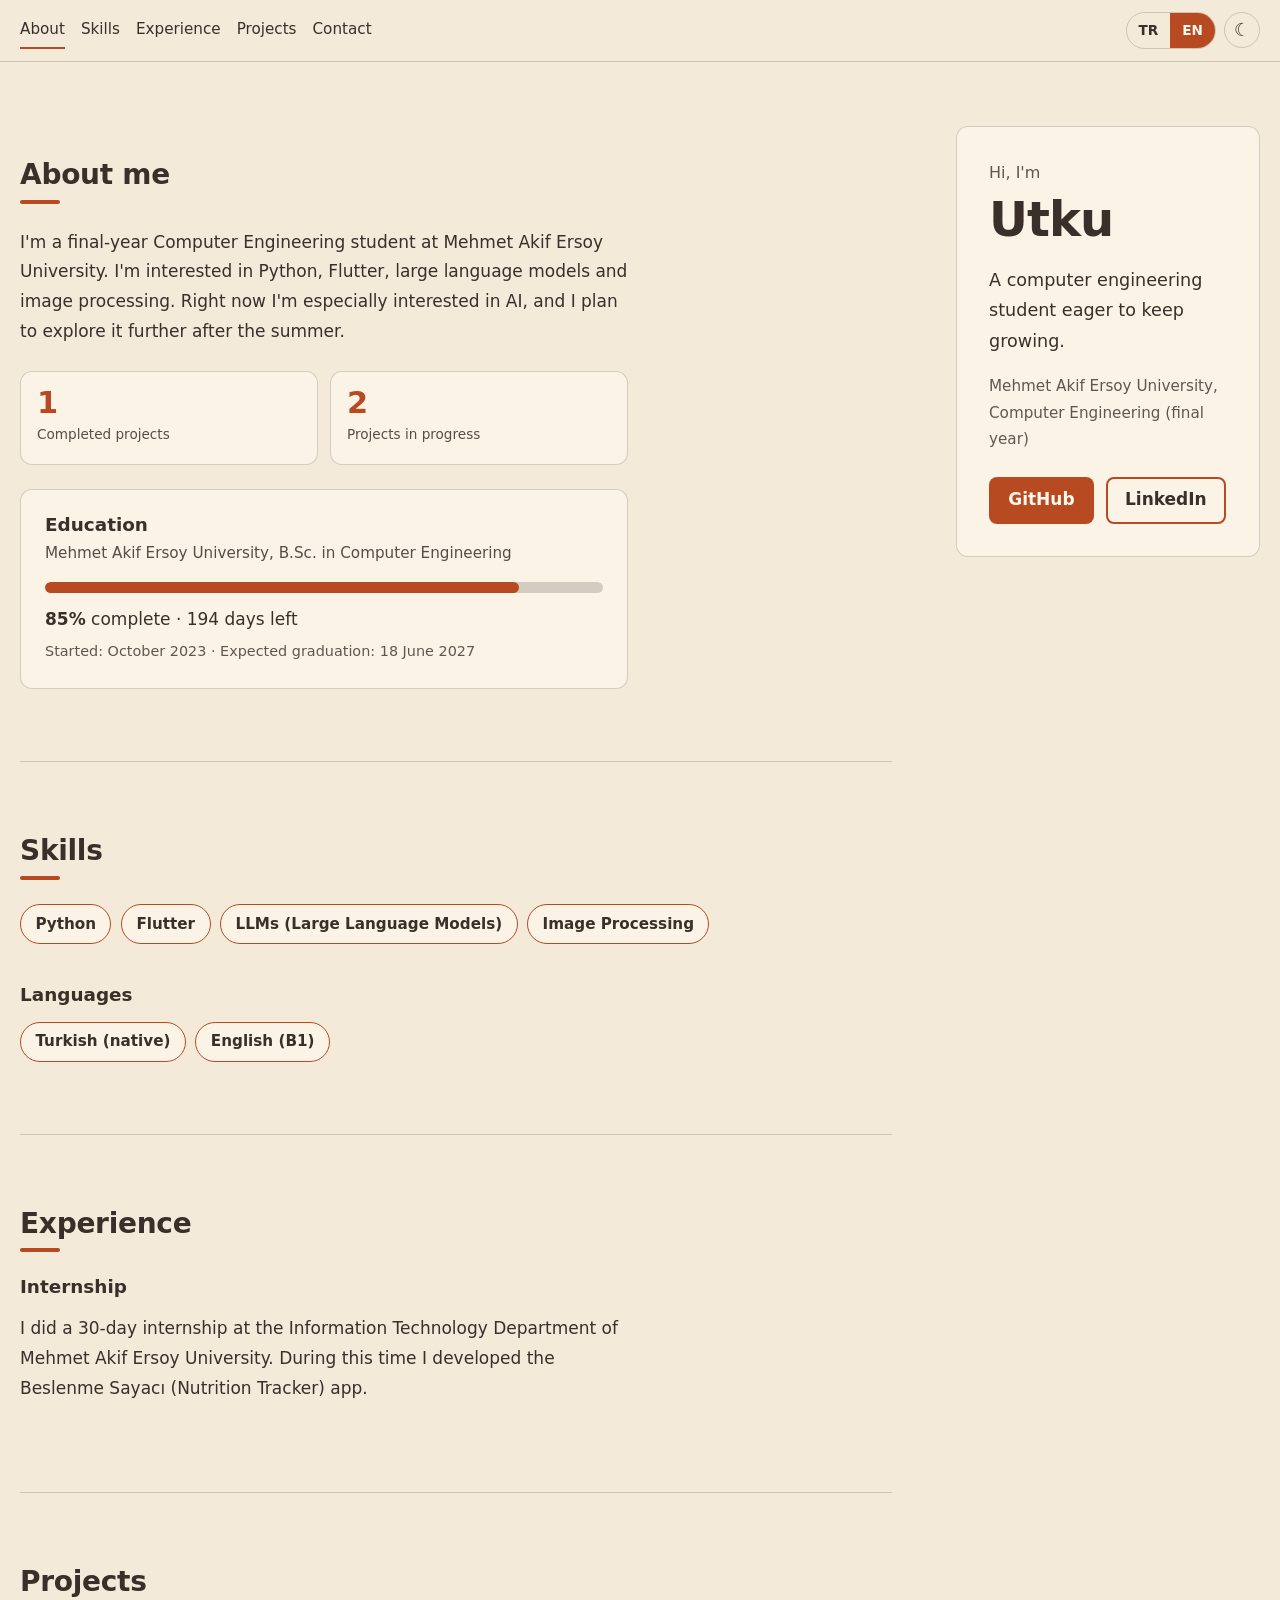
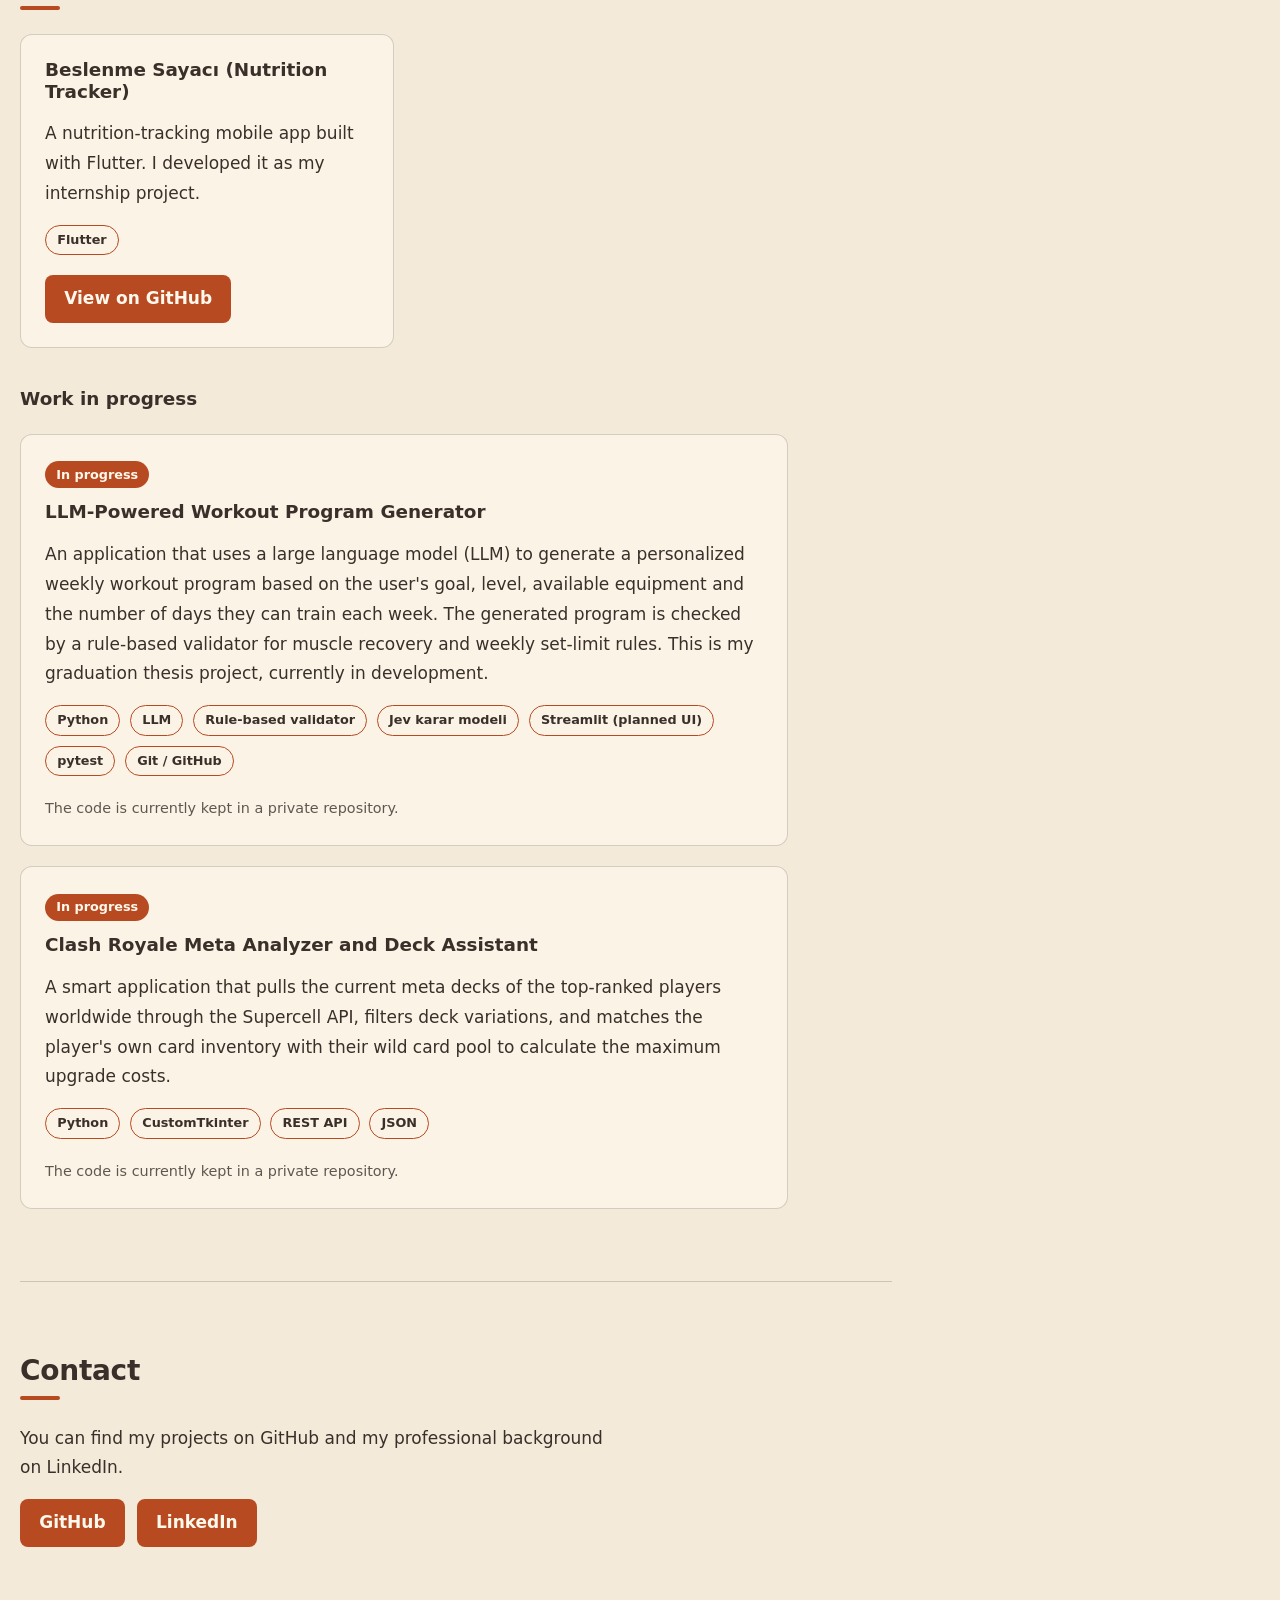
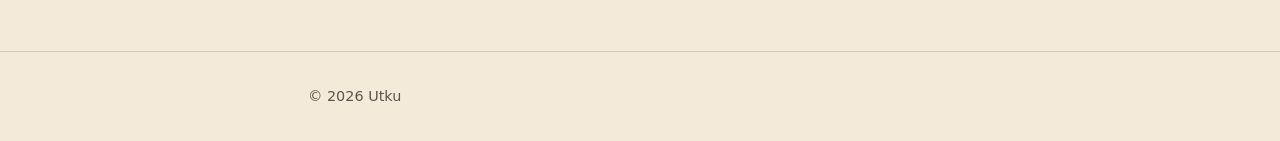
==== commit 5700f2cd: "Add completed and ongoing project counters" ====
--- a/index.html
+++ b/index.html
@@ -12,6 +12,13 @@
   <meta property="og:title" content="Utku | Portfolyo">
   <meta property="og:description" content="Computer Engineering Student - Python, Flutter, LLM, Image Processing">
   <meta property="og:type" content="website">
+  <meta property="og:url" content="https://utku-dayioglu.github.io/">
+  <!-- Görsel adresi tam (https://...) olmalı; paylaşım uygulamaları göreli adresi bulamaz -->
+  <meta property="og:image" content="https://utku-dayioglu.github.io/og-image.png">
+  <meta property="og:image:width" content="1200">
+  <meta property="og:image:height" content="630">
+  <meta property="og:image:alt" content="Utku - Computer Engineering Student">
+  <meta name="twitter:card" content="summary_large_image">
   <meta name="theme-color" content="#F3EAD9">
 
   <!-- Sekme simgesi: ayrı dosya yerine SVG'yi doğrudan buraya gömdük (koyu kahve zemin, terrakota U) -->
@@ -29,9 +36,10 @@
     })();
   </script>
 
-  <link rel="stylesheet" href="style.css">
+  <!-- ?v=... dosya değişince otomatik güncellenir (commit anında); tarayıcı eski kopyayı kullanmasın diye -->
+  <link rel="stylesheet" href="style.css?v=079e13f4">
   <!-- defer: HTML tamamen okunduktan sonra çalışır, bu yüzden elemanları bulabilir -->
-  <script src="script.js" defer></script>
+  <script src="script.js?v=22b79789" defer></script>
 </head>
 <body>
 
@@ -93,6 +101,12 @@
       <div class="container">
         <h2 data-i18n="about.title"></h2>
         <p data-i18n="about.text"></p>
+
+        <!-- Sayaçlar: proje sayıları script.js tarafından sayfadan sayılır (yeni proje eklenince kendiliğinden güncellenir) -->
+        <ul class="stats">
+          <li><strong id="stat-done">0</strong><span data-i18n="stats.done"></span></li>
+          <li><strong id="stat-ongoing">0</strong><span data-i18n="stats.ongoing"></span></li>
+        </ul>
 
         <!-- Mezuniyet çubuğu: yüzde ve kalan gün script.js tarafından her açılışta hesaplanır -->
         <div class="card edu">
--- a/style.css
+++ b/style.css
@@ -282,6 +282,31 @@
 }
 .edu-stats { margin: 0.75rem 0 0.25rem; }
 
+/* Sayaç şeridi: iki kutu yan yana */
+.stats {
+  display: grid;
+  grid-template-columns: repeat(2, 1fr);
+  gap: 0.75rem;
+  margin: 1.5rem 0 0;
+  padding: 0;
+  max-width: 38rem;
+  list-style: none;
+}
+.stats li {
+  padding: 0.9rem 1rem;
+  background-color: var(--surface);
+  border: 1px solid var(--line);
+  border-radius: 12px;
+  transition: background-color 0.25s ease, border-color 0.25s ease;
+}
+.stats strong {
+  display: block;
+  font-size: 1.9rem;
+  line-height: 1.1;
+  color: var(--accent);        /* büyük yazı olduğu için bu renkle de okunur */
+}
+.stats span { font-size: 0.85rem; opacity: 0.85; }
+
 /* Devam eden projeler: alt başlık, geniş kart, durum etiketi */
 .subhead { margin-top: 2.5rem; font-size: 1.15rem; }
 .card-wide { grid-column: 1 / -1; }          /* tüm sütun genişliğini kapla */
